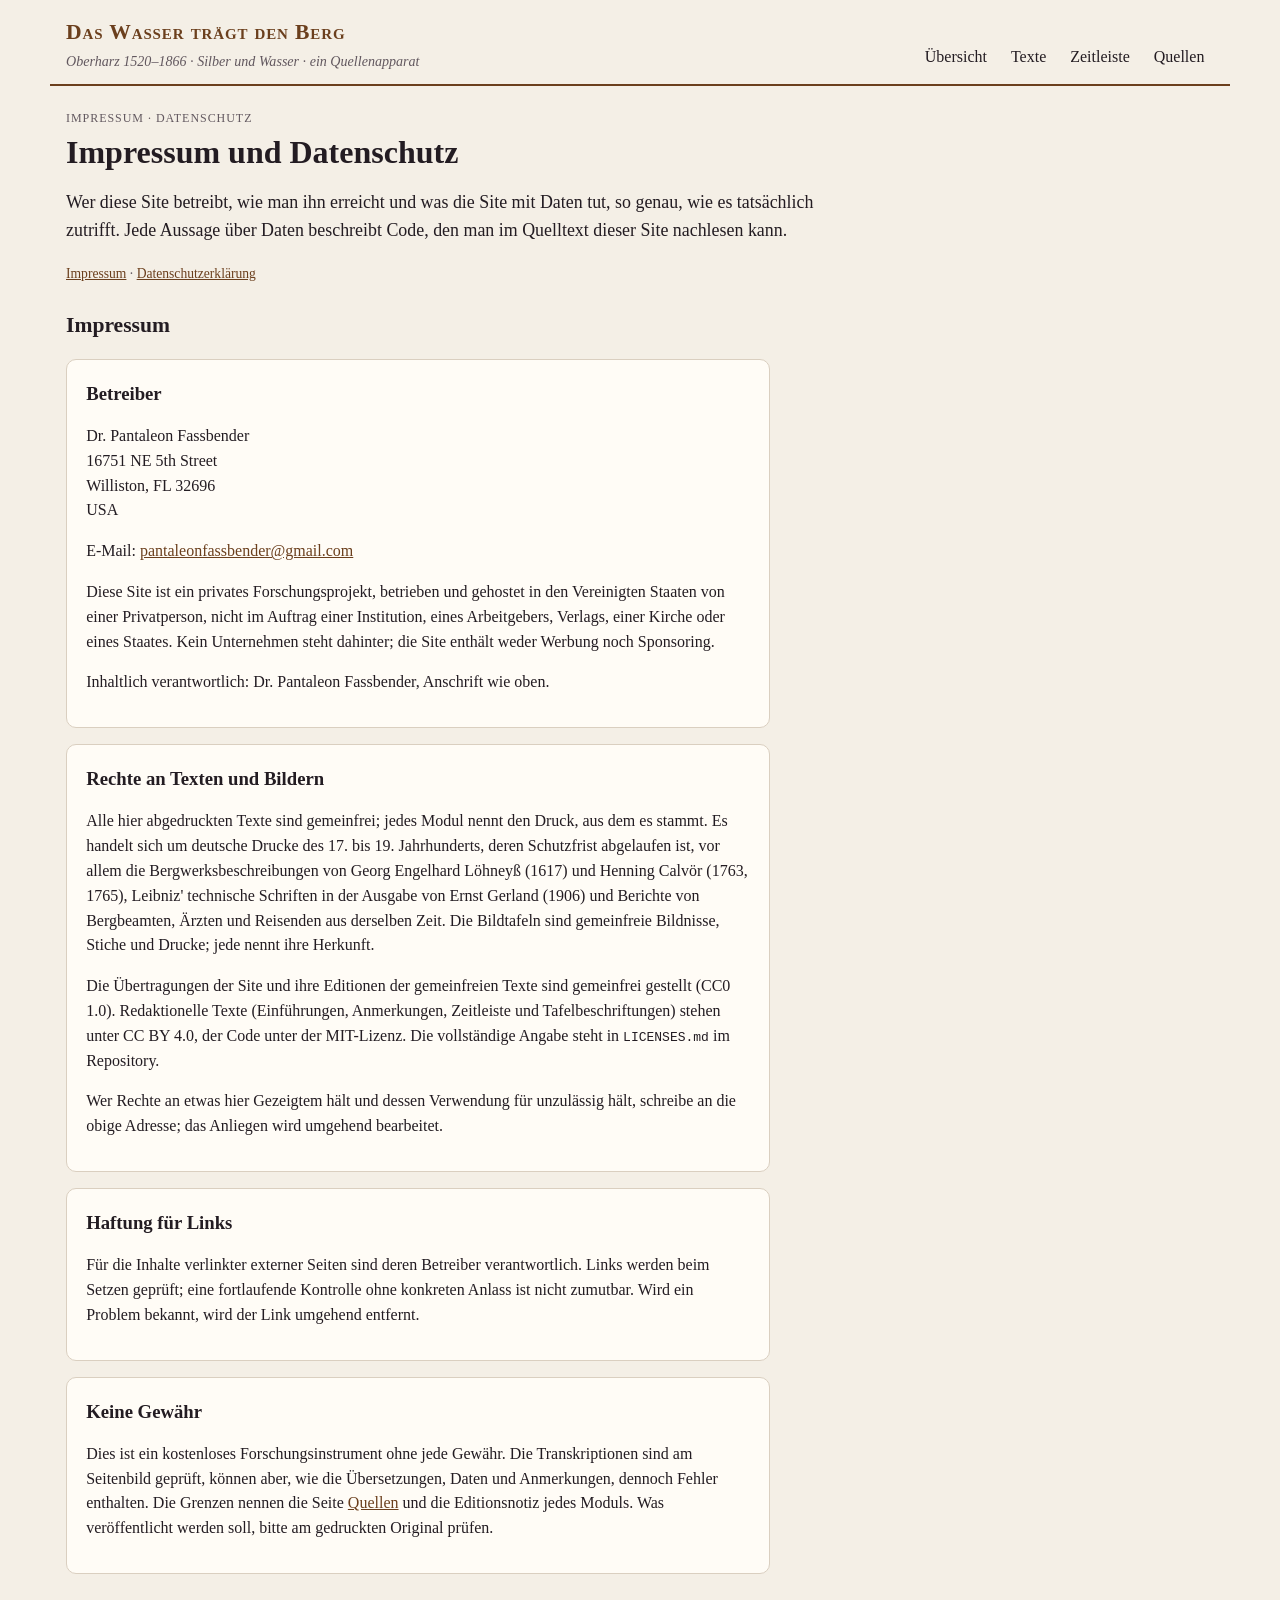
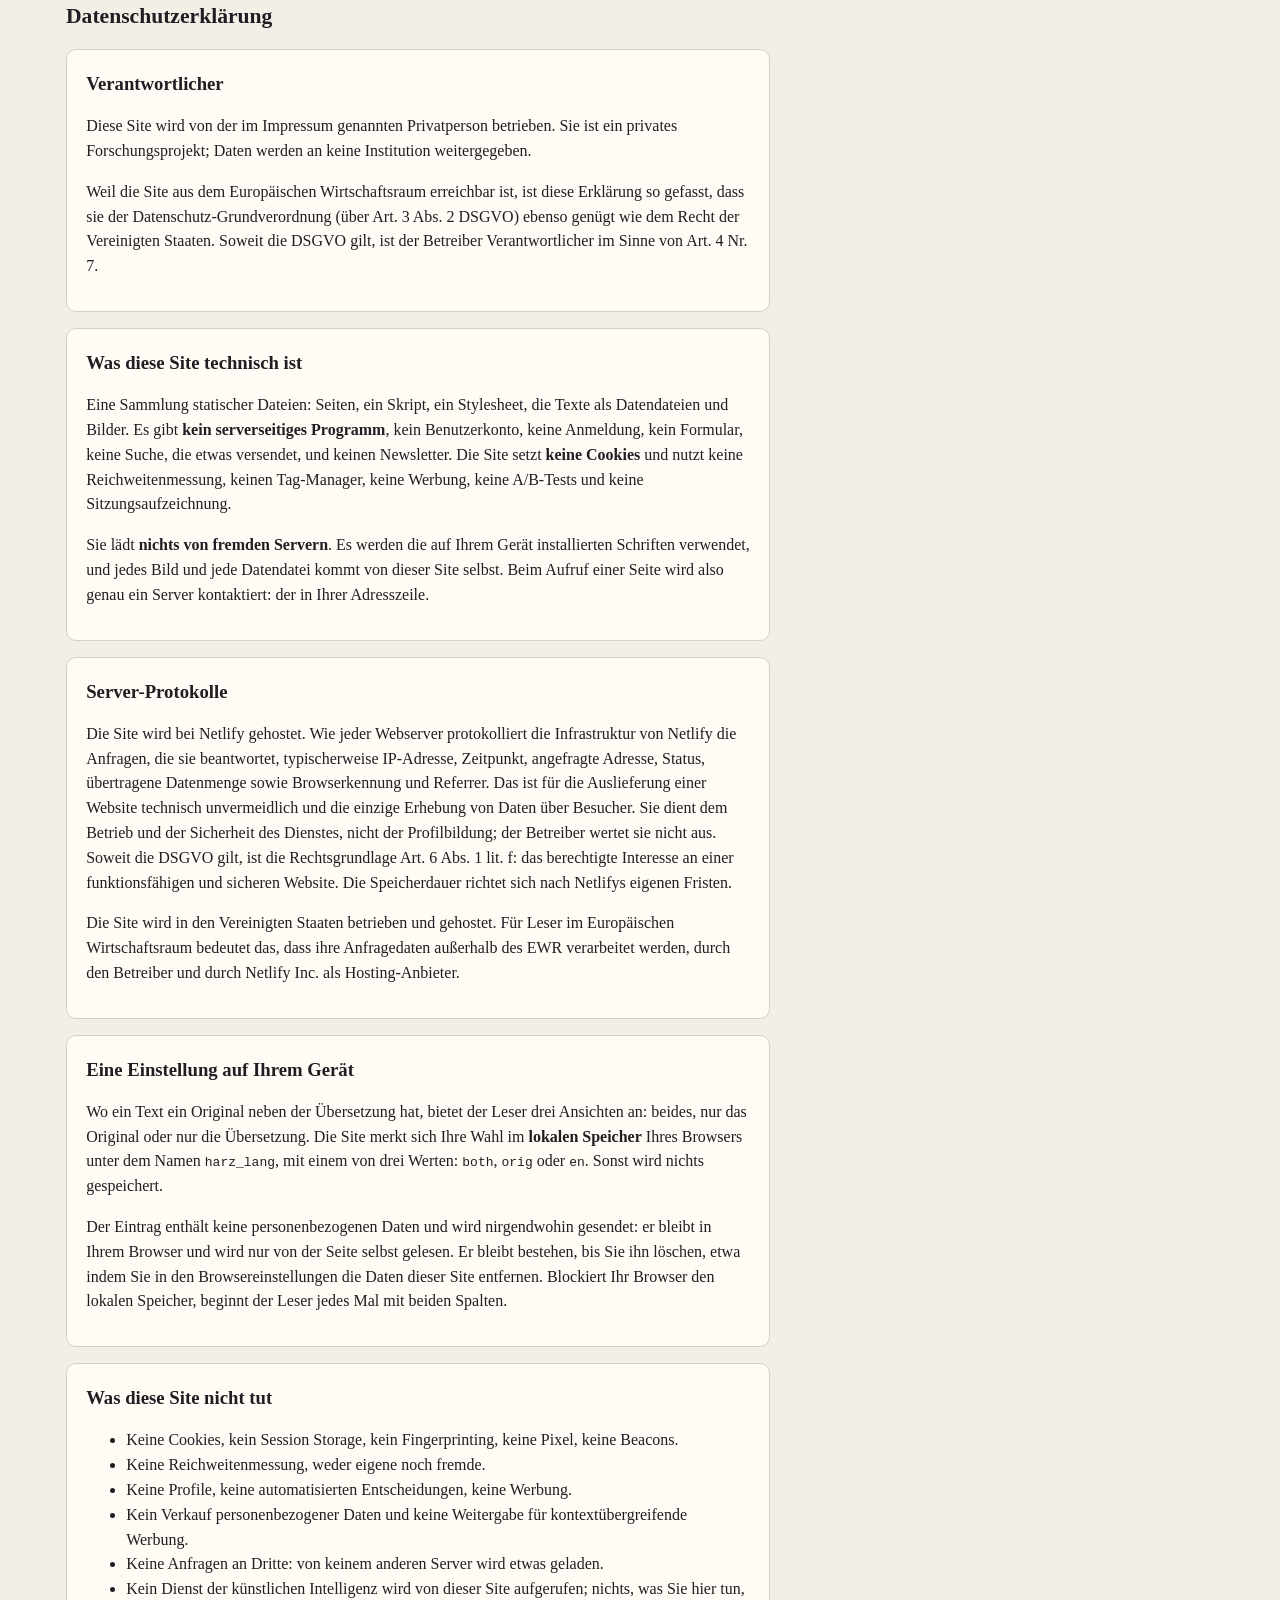
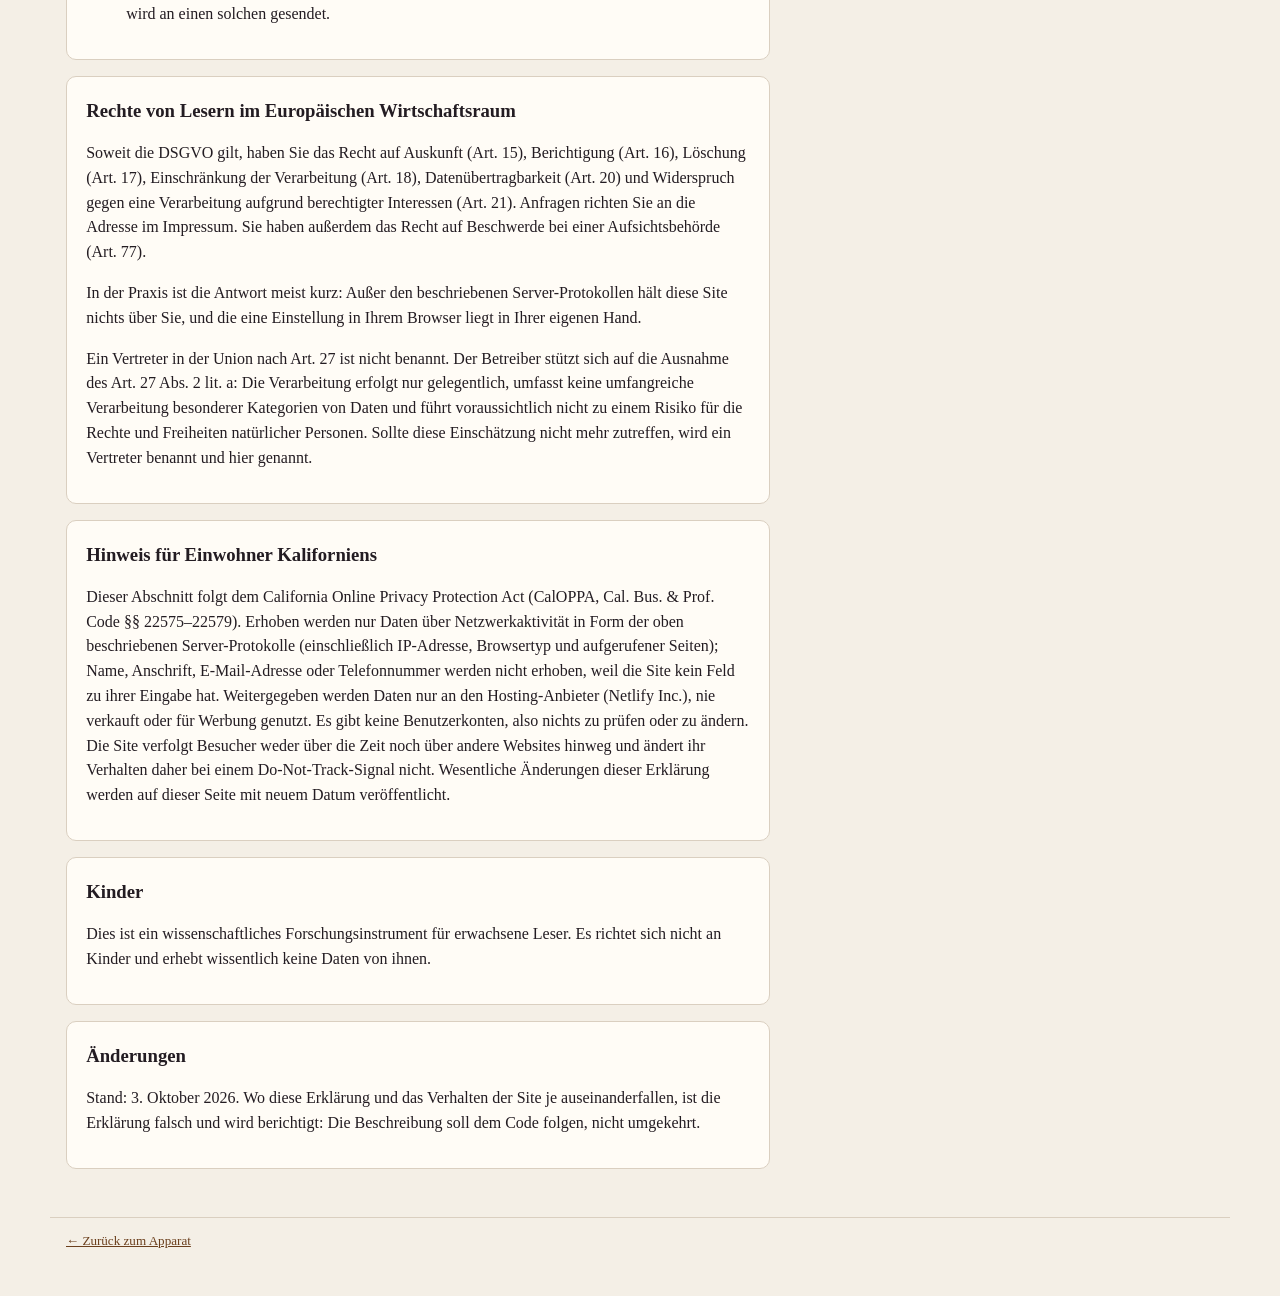
==== legal.html @ af16cf02 "Geruest: Das Wasser traegt den Berg (Oberharz 1520-1866), zehn geplante Module, Zeitleiste, Rechtsse" ====
<!doctype html>
<html lang="de">
<head>
<meta charset="utf-8">
<meta name="viewport" content="width=device-width, initial-scale=1">
<title>Impressum und Datenschutz · Das Wasser trägt den Berg</title>
<meta name="description" content="Wer diese Site betreibt, wie man ihn erreicht und was die Site mit Daten tut.">
<link rel="stylesheet" href="style.css">
</head>
<body>
<header class="top">
  <a class="brand" href="index.html#/">
    <strong>Das Wasser trägt den Berg</strong>
    <em>Oberharz 1520–1866 · Silber und Wasser · ein Quellenapparat</em>
  </a>
  <nav>
    <a href="index.html#/">Übersicht</a>
    <a href="index.html#/texts">Texte</a>
    <a href="index.html#/timeline">Zeitleiste</a>
    <a href="index.html#/sources">Quellen</a>
  </nav>
</header>
<main>
  <span class="tag">Impressum · Datenschutz</span>
  <h1>Impressum und Datenschutz</h1>
  <p class="lede">Wer diese Site betreibt, wie man ihn erreicht und was die Site mit Daten tut, so genau, wie es tatsächlich zutrifft. Jede Aussage über Daten beschreibt Code, den man im Quelltext dieser Site nachlesen kann.</p>
  <p class="fine"><a href="#notice">Impressum</a> · <a href="#privacy">Datenschutzerklärung</a></p>

  <h2 id="notice">Impressum</h2>

  <div class="panel readable"><h3>Betreiber</h3>
    <p>Dr. Pantaleon Fassbender<br>16751 NE 5th Street<br>Williston, FL 32696<br>USA</p>
    <p>E-Mail: <a href="mailto:pantaleonfassbender@gmail.com">pantaleonfassbender@gmail.com</a></p>
    <p>Diese Site ist ein privates Forschungsprojekt, betrieben und gehostet in den Vereinigten Staaten von einer Privatperson, nicht im Auftrag einer Institution, eines Arbeitgebers, Verlags, einer Kirche oder eines Staates. Kein Unternehmen steht dahinter; die Site enthält weder Werbung noch Sponsoring.</p>
    <p>Inhaltlich verantwortlich: Dr. Pantaleon Fassbender, Anschrift wie oben.</p>
  </div>

  <div class="panel readable"><h3>Rechte an Texten und Bildern</h3>
    <p>Alle hier abgedruckten Texte sind gemeinfrei; jedes Modul nennt den Druck, aus dem es stammt. Es handelt sich um deutsche Drucke des 17. bis 19. Jahrhunderts, deren Schutzfrist abgelaufen ist, vor allem die Bergwerksbeschreibungen von Georg Engelhard Löhneyß (1617) und Henning Calvör (1763, 1765), Leibniz' technische Schriften in der Ausgabe von Ernst Gerland (1906) und Berichte von Bergbeamten, Ärzten und Reisenden aus derselben Zeit. Die Bildtafeln sind gemeinfreie Bildnisse, Stiche und Drucke; jede nennt ihre Herkunft.</p>
    <p>Die Übertragungen der Site und ihre Editionen der gemeinfreien Texte sind gemeinfrei gestellt (CC0 1.0). Redaktionelle Texte (Einführungen, Anmerkungen, Zeitleiste und Tafelbeschriftungen) stehen unter CC BY 4.0, der Code unter der MIT-Lizenz. Die vollständige Angabe steht in <code>LICENSES.md</code> im Repository.</p>
    <p>Wer Rechte an etwas hier Gezeigtem hält und dessen Verwendung für unzulässig hält, schreibe an die obige Adresse; das Anliegen wird umgehend bearbeitet.</p>
  </div>

  <div class="panel readable"><h3>Haftung für Links</h3>
    <p>Für die Inhalte verlinkter externer Seiten sind deren Betreiber verantwortlich. Links werden beim Setzen geprüft; eine fortlaufende Kontrolle ohne konkreten Anlass ist nicht zumutbar. Wird ein Problem bekannt, wird der Link umgehend entfernt.</p>
  </div>

  <div class="panel readable"><h3>Keine Gewähr</h3>
    <p>Dies ist ein kostenloses Forschungsinstrument ohne jede Gewähr. Die Transkriptionen sind am Seitenbild geprüft, können aber, wie die Übersetzungen, Daten und Anmerkungen, dennoch Fehler enthalten. Die Grenzen nennen die Seite <a href="index.html#/sources">Quellen</a> und die Editionsnotiz jedes Moduls. Was veröffentlicht werden soll, bitte am gedruckten Original prüfen.</p>
  </div>

  <h2 id="privacy">Datenschutzerklärung</h2>

  <div class="panel readable"><h3>Verantwortlicher</h3>
    <p>Diese Site wird von der im Impressum genannten Privatperson betrieben. Sie ist ein privates Forschungsprojekt; Daten werden an keine Institution weitergegeben.</p>
    <p>Weil die Site aus dem Europäischen Wirtschaftsraum erreichbar ist, ist diese Erklärung so gefasst, dass sie der Datenschutz-Grundverordnung (über Art. 3 Abs. 2 DSGVO) ebenso genügt wie dem Recht der Vereinigten Staaten. Soweit die DSGVO gilt, ist der Betreiber Verantwortlicher im Sinne von Art. 4 Nr. 7.</p>
  </div>

  <div class="panel readable"><h3>Was diese Site technisch ist</h3>
    <p>Eine Sammlung statischer Dateien: Seiten, ein Skript, ein Stylesheet, die Texte als Datendateien und Bilder. Es gibt <strong>kein serverseitiges Programm</strong>, kein Benutzerkonto, keine Anmeldung, kein Formular, keine Suche, die etwas versendet, und keinen Newsletter. Die Site setzt <strong>keine Cookies</strong> und nutzt keine Reichweitenmessung, keinen Tag-Manager, keine Werbung, keine A/B-Tests und keine Sitzungsaufzeichnung.</p>
    <p>Sie lädt <strong>nichts von fremden Servern</strong>. Es werden die auf Ihrem Gerät installierten Schriften verwendet, und jedes Bild und jede Datendatei kommt von dieser Site selbst. Beim Aufruf einer Seite wird also genau ein Server kontaktiert: der in Ihrer Adresszeile.</p>
  </div>

  <div class="panel readable"><h3>Server-Protokolle</h3>
    <p>Die Site wird bei Netlify gehostet. Wie jeder Webserver protokolliert die Infrastruktur von Netlify die Anfragen, die sie beantwortet, typischerweise IP-Adresse, Zeitpunkt, angefragte Adresse, Status, übertragene Datenmenge sowie Browserkennung und Referrer. Das ist für die Auslieferung einer Website technisch unvermeidlich und die einzige Erhebung von Daten über Besucher. Sie dient dem Betrieb und der Sicherheit des Dienstes, nicht der Profilbildung; der Betreiber wertet sie nicht aus. Soweit die DSGVO gilt, ist die Rechtsgrundlage Art. 6 Abs. 1 lit. f: das berechtigte Interesse an einer funktionsfähigen und sicheren Website. Die Speicherdauer richtet sich nach Netlifys eigenen Fristen.</p>
    <p>Die Site wird in den Vereinigten Staaten betrieben und gehostet. Für Leser im Europäischen Wirtschaftsraum bedeutet das, dass ihre Anfragedaten außerhalb des EWR verarbeitet werden, durch den Betreiber und durch Netlify Inc. als Hosting-Anbieter.</p>
  </div>

  <div class="panel readable"><h3>Eine Einstellung auf Ihrem Gerät</h3>
    <p>Wo ein Text ein Original neben der Übersetzung hat, bietet der Leser drei Ansichten an: beides, nur das Original oder nur die Übersetzung. Die Site merkt sich Ihre Wahl im <strong>lokalen Speicher</strong> Ihres Browsers unter dem Namen <code>harz_lang</code>, mit einem von drei Werten: <code>both</code>, <code>orig</code> oder <code>en</code>. Sonst wird nichts gespeichert.</p>
    <p>Der Eintrag enthält keine personenbezogenen Daten und wird nirgendwohin gesendet: er bleibt in Ihrem Browser und wird nur von der Seite selbst gelesen. Er bleibt bestehen, bis Sie ihn löschen, etwa indem Sie in den Browsereinstellungen die Daten dieser Site entfernen. Blockiert Ihr Browser den lokalen Speicher, beginnt der Leser jedes Mal mit beiden Spalten.</p>
  </div>

  <div class="panel readable"><h3>Was diese Site nicht tut</h3>
    <ul>
      <li>Keine Cookies, kein Session Storage, kein Fingerprinting, keine Pixel, keine Beacons.</li>
      <li>Keine Reichweitenmessung, weder eigene noch fremde.</li>
      <li>Keine Profile, keine automatisierten Entscheidungen, keine Werbung.</li>
      <li>Kein Verkauf personenbezogener Daten und keine Weitergabe für kontextübergreifende Werbung.</li>
      <li>Keine Anfragen an Dritte: von keinem anderen Server wird etwas geladen.</li>
      <li>Kein Dienst der künstlichen Intelligenz wird von dieser Site aufgerufen; nichts, was Sie hier tun, wird an einen solchen gesendet.</li>
    </ul>
  </div>

  <div class="panel readable"><h3>Rechte von Lesern im Europäischen Wirtschaftsraum</h3>
    <p>Soweit die DSGVO gilt, haben Sie das Recht auf Auskunft (Art. 15), Berichtigung (Art. 16), Löschung (Art. 17), Einschränkung der Verarbeitung (Art. 18), Datenübertragbarkeit (Art. 20) und Widerspruch gegen eine Verarbeitung aufgrund berechtigter Interessen (Art. 21). Anfragen richten Sie an die Adresse im Impressum. Sie haben außerdem das Recht auf Beschwerde bei einer Aufsichtsbehörde (Art. 77).</p>
    <p>In der Praxis ist die Antwort meist kurz: Außer den beschriebenen Server-Protokollen hält diese Site nichts über Sie, und die eine Einstellung in Ihrem Browser liegt in Ihrer eigenen Hand.</p>
    <p>Ein Vertreter in der Union nach Art. 27 ist nicht benannt. Der Betreiber stützt sich auf die Ausnahme des Art. 27 Abs. 2 lit. a: Die Verarbeitung erfolgt nur gelegentlich, umfasst keine umfangreiche Verarbeitung besonderer Kategorien von Daten und führt voraussichtlich nicht zu einem Risiko für die Rechte und Freiheiten natürlicher Personen. Sollte diese Einschätzung nicht mehr zutreffen, wird ein Vertreter benannt und hier genannt.</p>
  </div>

  <div class="panel readable"><h3>Hinweis für Einwohner Kaliforniens</h3>
    <p>Dieser Abschnitt folgt dem California Online Privacy Protection Act (CalOPPA, Cal. Bus. &amp; Prof. Code §§ 22575–22579). Erhoben werden nur Daten über Netzwerkaktivität in Form der oben beschriebenen Server-Protokolle (einschließlich IP-Adresse, Browsertyp und aufgerufener Seiten); Name, Anschrift, E-Mail-Adresse oder Telefonnummer werden nicht erhoben, weil die Site kein Feld zu ihrer Eingabe hat. Weitergegeben werden Daten nur an den Hosting-Anbieter (Netlify Inc.), nie verkauft oder für Werbung genutzt. Es gibt keine Benutzerkonten, also nichts zu prüfen oder zu ändern. Die Site verfolgt Besucher weder über die Zeit noch über andere Websites hinweg und ändert ihr Verhalten daher bei einem Do-Not-Track-Signal nicht. Wesentliche Änderungen dieser Erklärung werden auf dieser Seite mit neuem Datum veröffentlicht.</p>
  </div>

  <div class="panel readable"><h3>Kinder</h3>
    <p>Dies ist ein wissenschaftliches Forschungsinstrument für erwachsene Leser. Es richtet sich nicht an Kinder und erhebt wissentlich keine Daten von ihnen.</p>
  </div>

  <div class="panel readable"><h3>Änderungen</h3>
    <p>Stand: 3. Oktober 2026. Wo diese Erklärung und das Verhalten der Site je auseinanderfallen, ist die Erklärung falsch und wird berichtigt: Die Beschreibung soll dem Code folgen, nicht umgekehrt.</p>
  </div>
</main>
<footer>
  <p><a href="index.html#/">← Zurück zum Apparat</a></p>
</footer>
</body>
</html>
---- style.css ----
:root{
  --paper:#f4efe6; --panel:#fffcf6; --ink:#231c22; --ink2:#62585f; --line:#dacfc0;
  --red:#6b3f1d; --gold:#8a6d2f; --sea:#2f5d62;
  --bergamt:#2f4f7a; --wasser:#2f6f74; --bergleute:#7a4a2a; --wald:#3f5a2a; --besucher:#5e4a7d;
  --serif:"Iowan Old Style","Palatino Linotype",Palatino,"Book Antiqua",Georgia,serif;
}
*{box-sizing:border-box}
body{margin:0; background:var(--paper); color:var(--ink); font-family:var(--serif); line-height:1.55}
a{color:var(--red)}
.top{display:flex; justify-content:space-between; align-items:flex-end; flex-wrap:wrap; gap:.6rem 1.5rem;
  max-width:1180px; margin:0 auto; padding:1rem 16px .6rem; border-bottom:2px solid var(--red)}
.brand{text-decoration:none; color:inherit}
.brand strong{display:block; font-size:1.35rem; color:var(--red); font-variant:small-caps; letter-spacing:.04em}
.brand em{font-size:.88rem; color:var(--ink2)}
.top nav{display:flex; gap:.3rem; flex-wrap:wrap}
.top nav a{text-decoration:none; color:var(--ink); padding:.25rem .6rem; border-radius:5px}
.top nav a.on{background:var(--red); color:#fff}
main{max-width:1180px; margin:0 auto; padding:1.2rem 16px 2rem}
footer{max-width:1180px; margin:0 auto; padding:0 16px 2rem; font-size:.82rem; color:var(--ink2); border-top:1px solid var(--line)}
h1{font-size:2rem; margin:.2rem 0 .6rem; line-height:1.2}
h2{font-size:1.35rem; margin:1.6rem 0 .5rem}
h3{margin:.2rem 0 .3rem}
.lede{font-size:1.12rem; max-width:48rem}
.fine{font-size:.85rem; color:var(--ink2)}
.tag{font-size:.75rem; letter-spacing:.08em; text-transform:uppercase; color:var(--ink2)}
.panel{background:var(--panel); border:1px solid var(--line); border-radius:10px; padding:1rem 1.2rem; margin:1rem 0}
.readable{max-width:44rem}
.grid{display:grid; gap:1rem}
.g2{grid-template-columns:repeat(auto-fill,minmax(300px,1fr))}
.g4{grid-template-columns:repeat(auto-fill,minmax(210px,1fr))}
.card{background:var(--panel); border:1px solid var(--line); border-radius:10px; padding:.9rem 1rem; text-decoration:none; color:inherit; display:block}
a.card:hover{border-color:var(--red)}
.card.planned{opacity:.72; border-style:dashed}
.side{display:inline-block; font-size:.72rem; padding:0 .45rem; border-radius:99px; color:#fff; letter-spacing:.03em}
.side.bergamt{background:var(--bergamt)} .side.wasser{background:var(--wasser)} .side.bergleute{background:var(--bergleute)}
.side.wald{background:var(--wald)} .side.besucher{background:var(--besucher)}
.hero{display:grid; grid-template-columns:minmax(0,1.5fr) minmax(0,1fr); gap:1.5rem; align-items:start}
.hero.one{grid-template-columns:1fr}
.hero img{width:100%; border-radius:8px; border:1px solid var(--line)}
figure{margin:0}
figcaption{font-size:.85rem; color:var(--ink2); margin-top:.4rem}
.quote{border-left:3px solid var(--red); padding:.2rem 0 .2rem 1rem; margin:1rem 0; font-style:italic}
/* reader */
.toc{display:flex; flex-wrap:wrap; gap:.4rem; margin:.6rem 0 1rem}
.toc a{border:1px solid var(--line); border-radius:6px; padding:.2rem .6rem; text-decoration:none; color:var(--ink); background:var(--panel); font-size:.9rem}
.toc a.on{border-color:var(--red); background:var(--red); color:#fff}
.langbar{display:flex; gap:.3rem; margin:.4rem 0 1rem}
.langbar button{font:inherit; font-size:.85rem; background:var(--panel); border:1px solid var(--line); border-radius:6px; padding:.2rem .7rem; cursor:pointer}
.langbar button.on{background:var(--ink); color:var(--paper); border-color:var(--ink)}
.unit{display:grid; grid-template-columns:4.6rem minmax(0,1fr); gap:.3rem .8rem; padding:.55rem 0; border-bottom:1px dotted var(--line)}
.unit .num{font-size:.78rem; color:var(--ink2); text-align:right; padding-top:.2rem}
.unit .num a{color:inherit; text-decoration:none}
.unit .pg{display:block; font-size:.7rem; line-height:1.25; margin-top:.3rem; color:var(--ink2); opacity:.85}
.unit.hl{background:#efdfe6}
.unit .cols{display:grid; grid-template-columns:1fr 1fr; gap:1.2rem}
.unit .cols.one{grid-template-columns:1fr}
.unit .orig{color:var(--ink2)}
.unit .orig[lang=grc]{font-family:"Gentium Plus","Gentium Book Plus","Palatino Linotype","GFS Didot","Times New Roman",serif; color:var(--ink); font-size:1.02em; line-height:1.6}
.unit.label .text{font-variant:small-caps; letter-spacing:.03em; font-weight:600; color:var(--red)}
.unit h4{margin:0 0 .3rem; font-size:.95rem; color:var(--red)}
.unit .text,.unit .orig{white-space:pre-wrap}
.unit .orig[dir=rtl]{font-family:"Traditional Arabic","Sakkal Majalla","Noto Naskh Arabic","Geeza Pro",serif; font-size:1.3em; line-height:1.9; color:var(--ink)}
.unit .translit{margin-top:.5rem; font-size:.88em; font-style:italic; color:var(--ink2)}
.note{grid-column:2; font-size:.84rem; color:var(--ink2); border-left:2px solid var(--gold); padding-left:.6rem}
.hinweis{font-size:.9rem}
/* timeline */
.tl{position:relative; margin:1rem 0 0 .6rem; padding-left:1.4rem; border-left:2px solid var(--line)}
.st{position:relative; margin:0 0 1.2rem; display:grid; grid-template-columns:minmax(0,1fr) 140px; gap:1rem; align-items:start}
.st::before{content:""; position:absolute; left:-1.95rem; top:.35rem; width:12px; height:12px; border-radius:50%; background:var(--c,var(--ink)); border:2px solid var(--paper)}
.st .d{font-size:.82rem; color:var(--ink2)}
.st img{width:140px; border-radius:6px; border:1px solid var(--line)}
.st p{margin:.2rem 0}
.legend{display:flex; flex-wrap:wrap; gap:.4rem}
/* plates */
.plate img{width:100%; border-radius:6px; border:1px solid var(--line); background:#fff}
.secplates{margin:1rem 0}
.secplates figcaption{font-size:.85rem}
.viz{margin:1rem 0; overflow-x:auto; border:1px solid var(--line); border-radius:8px; padding:.6rem; background:var(--panel)}
.viz svg{display:block; width:100%; min-width:600px; height:auto}
.viz .vcap{font-size:.85rem; margin:.4rem 0 0}
.lightbox{position:fixed; inset:0; background:rgba(20,16,12,.85); display:flex; align-items:center; justify-content:center; padding:16px; z-index:10}
.lightbox img{max-width:100%; max-height:86vh; border-radius:6px}
.lightbox .cap{color:#f5efe2; max-width:44rem; font-size:.9rem; margin-top:.6rem}
.lightbox figure{text-align:center}
/* compare */
.cmp{display:grid; gap:1rem; margin-top:1rem}
.cmp.n2{grid-template-columns:1fr 1fr}
.cmp.n3{grid-template-columns:repeat(3,minmax(0,1fr))}
.cmp.n4{grid-template-columns:1fr 1fr}
.voice{background:var(--panel); border:1px solid var(--line); border-radius:10px; padding:.8rem 1rem}
.vhead{border-bottom:1px solid var(--line); padding-bottom:.5rem; margin-bottom:.5rem}
.vunit{margin:.7rem 0}
.vunit .text{white-space:pre-line}
@media (max-width:760px){
  .cmp.n2,.cmp.n3,.cmp.n4{grid-template-columns:1fr}
  .hero{grid-template-columns:1fr}
  .unit .cols{grid-template-columns:1fr}
  .st{grid-template-columns:1fr}
  .st img{width:110px}
  h1{font-size:1.6rem}
}
@media (prefers-color-scheme: dark){
  :root:not([data-theme="light"]){--paper:#1c171b; --panel:#262026; --ink:#ece4ea; --ink2:#b3a8b0; --line:#43383f; --red:#d9a77c}
  :root:not([data-theme="light"]) .unit.hl{background:#3a2a35}
  :root:not([data-theme="light"]) .top nav a.on, :root:not([data-theme="light"]) .toc a.on{color:#1c171b}
}
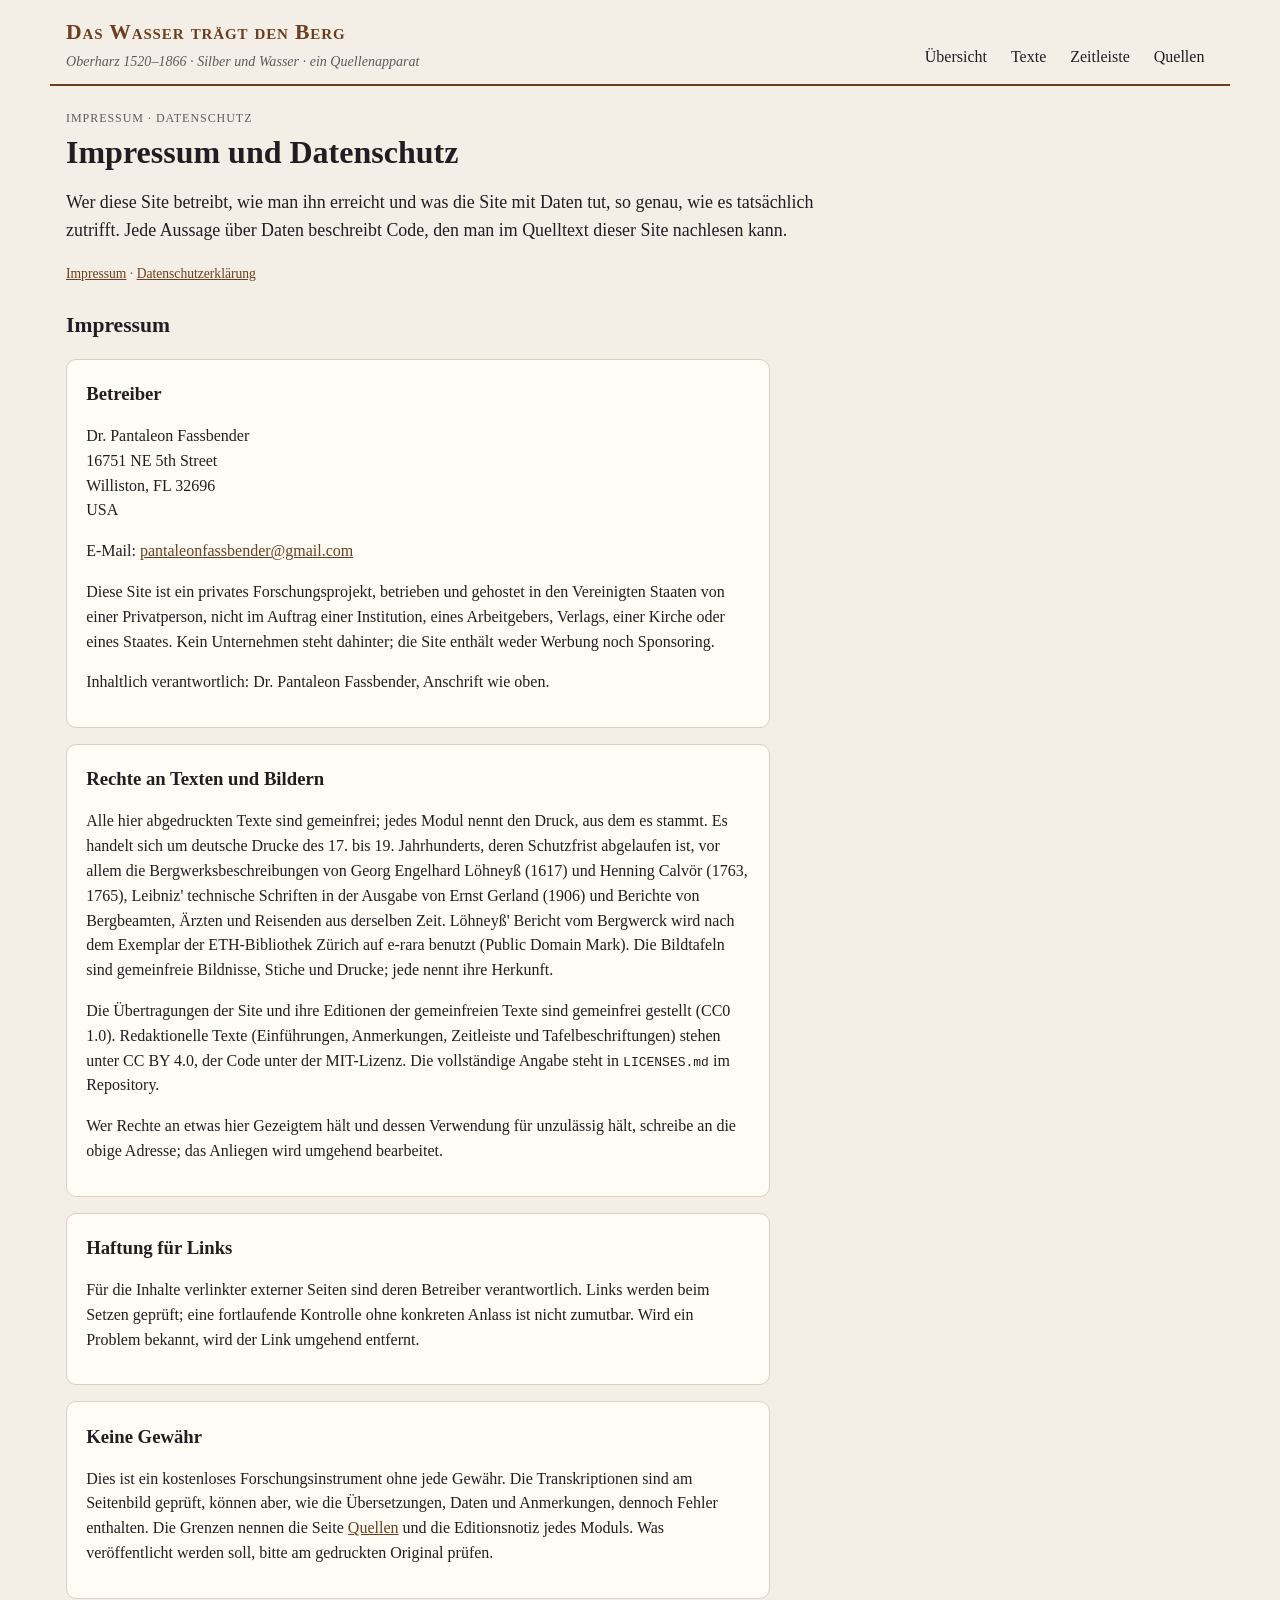
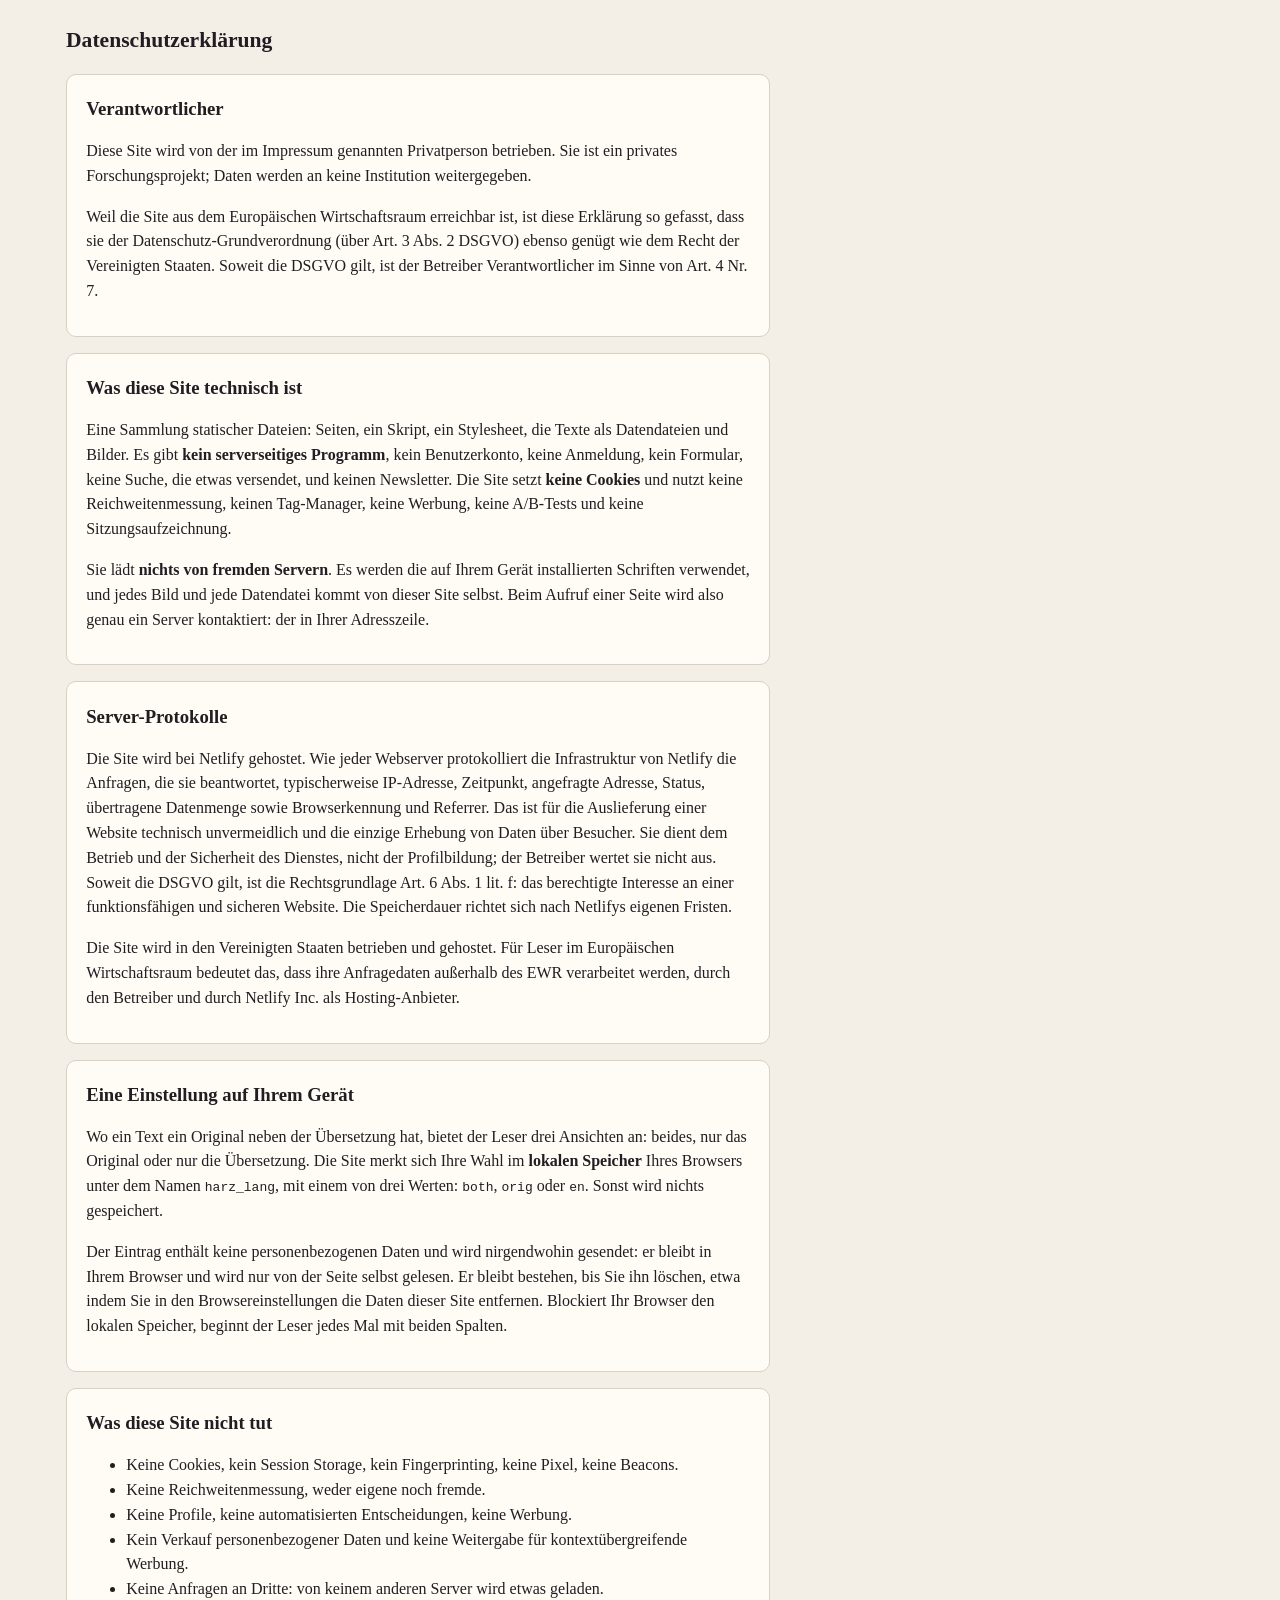
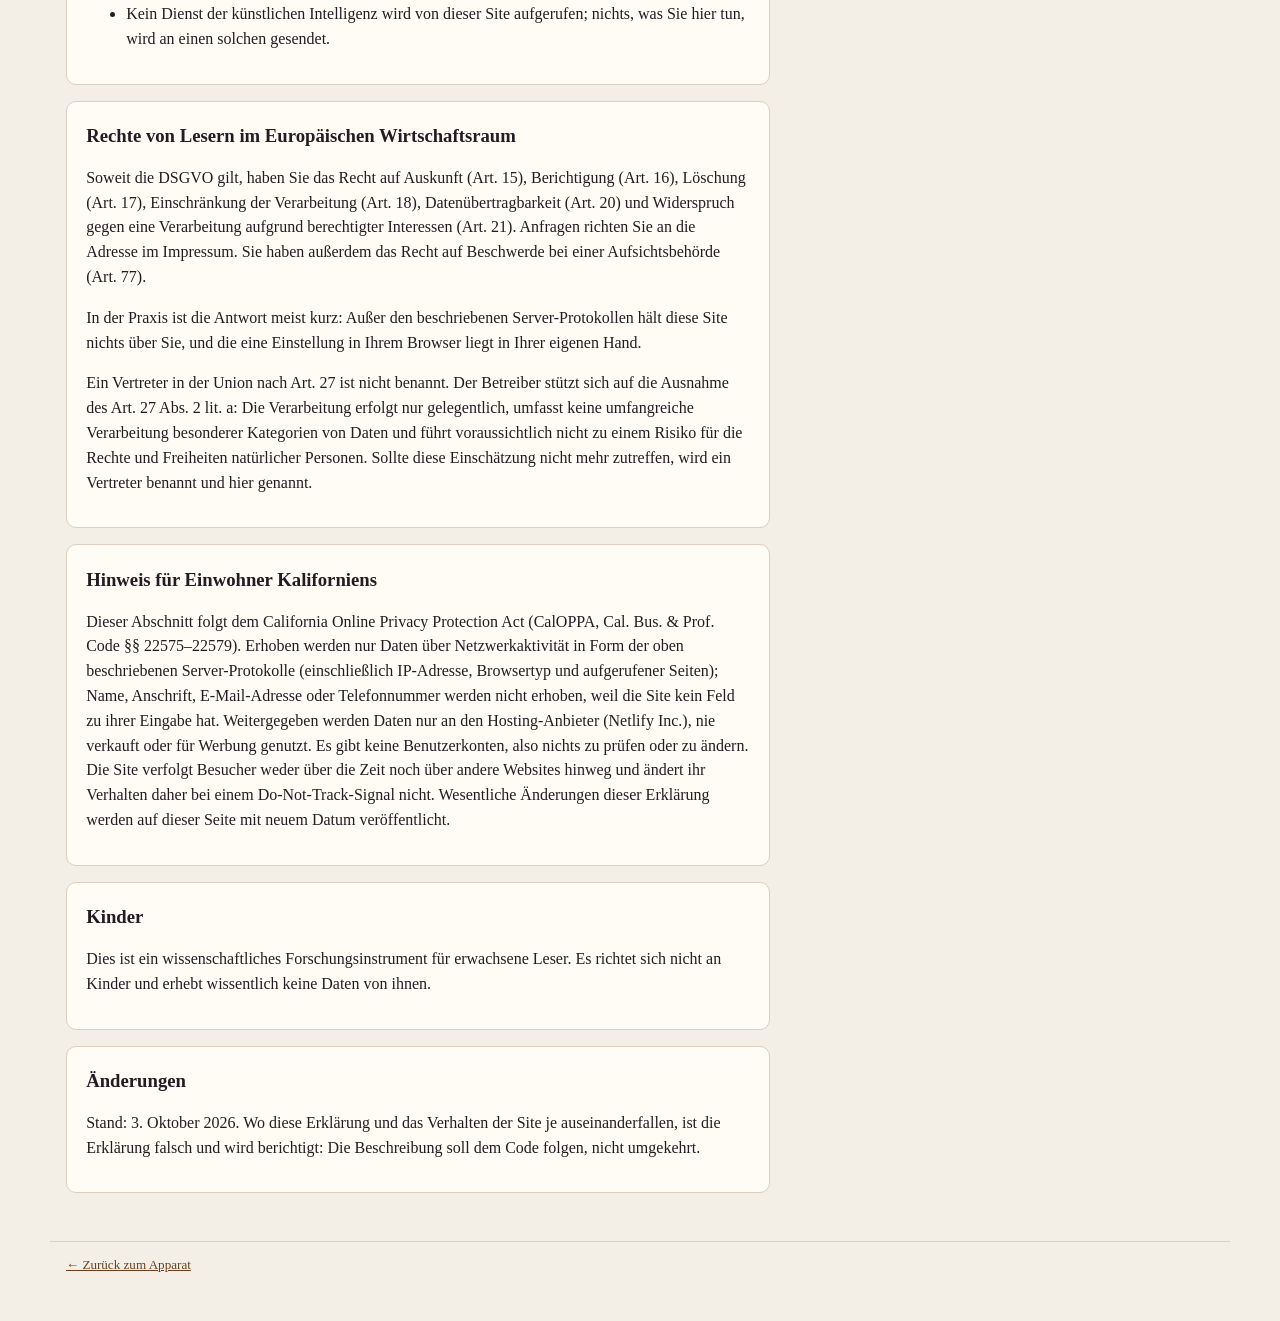
==== commit 4c946499: "Modul 2: Das Bergamt, Loehneyss' Bericht vom Bergwerck 1617 (Erstausgabe, e-rara), Vorrede, Aemter u" ====
--- a/legal.html
+++ b/legal.html
@@ -36,7 +36,7 @@
   </div>
 
   <div class="panel readable"><h3>Rechte an Texten und Bildern</h3>
-    <p>Alle hier abgedruckten Texte sind gemeinfrei; jedes Modul nennt den Druck, aus dem es stammt. Es handelt sich um deutsche Drucke des 17. bis 19. Jahrhunderts, deren Schutzfrist abgelaufen ist, vor allem die Bergwerksbeschreibungen von Georg Engelhard Löhneyß (1617) und Henning Calvör (1763, 1765), Leibniz' technische Schriften in der Ausgabe von Ernst Gerland (1906) und Berichte von Bergbeamten, Ärzten und Reisenden aus derselben Zeit. Die Bildtafeln sind gemeinfreie Bildnisse, Stiche und Drucke; jede nennt ihre Herkunft.</p>
+    <p>Alle hier abgedruckten Texte sind gemeinfrei; jedes Modul nennt den Druck, aus dem es stammt. Es handelt sich um deutsche Drucke des 17. bis 19. Jahrhunderts, deren Schutzfrist abgelaufen ist, vor allem die Bergwerksbeschreibungen von Georg Engelhard Löhneyß (1617) und Henning Calvör (1763, 1765), Leibniz' technische Schriften in der Ausgabe von Ernst Gerland (1906) und Berichte von Bergbeamten, Ärzten und Reisenden aus derselben Zeit. Löhneyß' Bericht vom Bergwerck wird nach dem Exemplar der ETH-Bibliothek Zürich auf e-rara benutzt (Public Domain Mark). Die Bildtafeln sind gemeinfreie Bildnisse, Stiche und Drucke; jede nennt ihre Herkunft.</p>
     <p>Die Übertragungen der Site und ihre Editionen der gemeinfreien Texte sind gemeinfrei gestellt (CC0 1.0). Redaktionelle Texte (Einführungen, Anmerkungen, Zeitleiste und Tafelbeschriftungen) stehen unter CC BY 4.0, der Code unter der MIT-Lizenz. Die vollständige Angabe steht in <code>LICENSES.md</code> im Repository.</p>
     <p>Wer Rechte an etwas hier Gezeigtem hält und dessen Verwendung für unzulässig hält, schreibe an die obige Adresse; das Anliegen wird umgehend bearbeitet.</p>
   </div>
